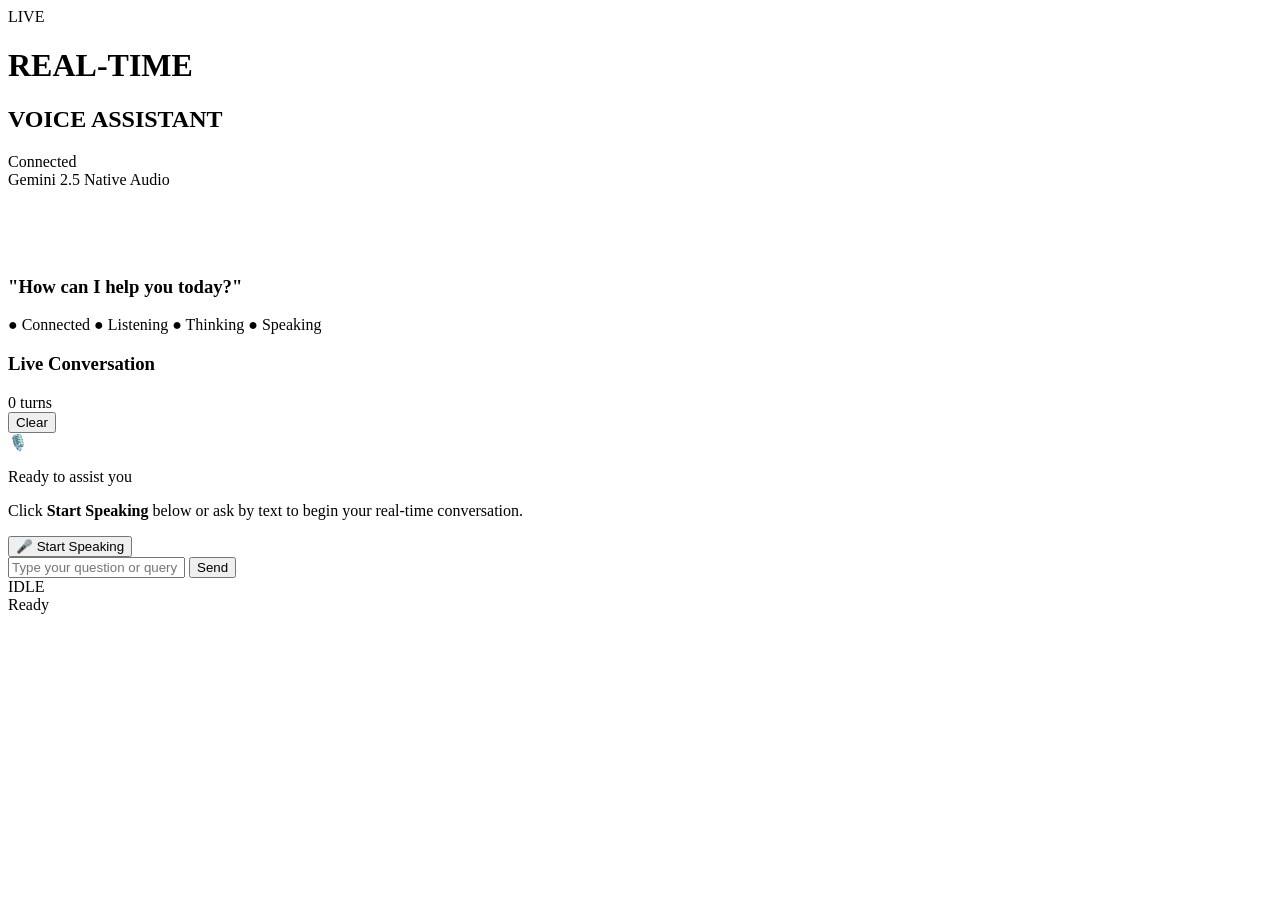
==== index.html @ 427982da "Fix: Provide root and public static frontend with framework: null in vercel.json" ====
<!doctype html>
<html lang="en">
<head>
  <meta charset="utf-8">
  <meta name="viewport" content="width=device-width, initial-scale=1.0, maximum-scale=1.0, user-scalable=no">
  <title>Real-Time AI Voice Assistant</title>
  <link rel="preconnect" href="https://fonts.googleapis.com">
  <link rel="preconnect" href="https://fonts.gstatic.com" crossorigin>
  <link href="https://fonts.googleapis.com/css2?family=Plus+Jakarta+Sans:wght@400;500;600;700;800&display=swap" rel="stylesheet">
  <link rel="stylesheet" href="/static/style.css">
</head>
<body>
  <div class="app-layout">
    <!-- Top Navigation & Status -->
    <header class="top-nav">
      <div class="brand">
        <span class="brand-badge">LIVE</span>
        <div class="brand-titles">
          <h1>REAL-TIME</h1>
          <h2>VOICE ASSISTANT</h2>
        </div>
      </div>

      <div class="top-meta">
        <div id="connectionStatus" class="connection-pill connected" aria-live="polite">
          <span class="status-dot"></span>
          <span id="connectionText">Connected</span>
        </div>
        <div class="model-pill">Gemini 2.5 Native Audio</div>
      </div>
    </header>

    <!-- Main Experience Area -->
    <main class="main-content">
      <!-- Voice Orb Hero Stage -->
      <section class="orb-stage" aria-label="Voice Assistant Interaction Area">
        <div class="orb-wrapper">
          <div id="voiceOrb" class="voice-orb state-idle" role="img" aria-label="Animated Voice Assistant Orb">
            <div class="orb-ring ring-3"></div>
            <div class="orb-ring ring-2"></div>
            <div class="orb-ring ring-1"></div>
            <div class="orb-core">
              <div class="orb-glow"></div>
              <div class="orb-specular"></div>
            </div>
          </div>
        </div>

        <!-- Real-Time Audio Waveform Canvas -->
        <div class="waveform-container">
          <canvas id="waveformCanvas" width="480" height="64" aria-hidden="true"></canvas>
        </div>

        <!-- Central Greeting / Dynamic Prompt -->
        <h3 id="heroPrompt" class="hero-prompt">"How can I help you today?"</h3>

        <!-- Status Lifecycle Tracker -->
        <div class="status-tracker" role="status">
          <span id="statusItemConnected" class="status-item active">● Connected</span>
          <span id="statusItemListening" class="status-item">● Listening</span>
          <span id="statusItemThinking" class="status-item">● Thinking</span>
          <span id="statusItemSpeaking" class="status-item">● Speaking</span>
        </div>

        <!-- Live Tool Activity Banner -->
        <div id="toolActivityBanner" class="tool-activity-banner" hidden aria-live="polite">
          <div class="tool-activity-content">
            <span class="tool-icon" id="toolIcon">🔧</span>
            <span id="toolActivityText" class="tool-text">Checking weather...</span>
          </div>
        </div>
      </section>

      <!-- Live Conversation Panel -->
      <section class="conversation-panel card" aria-label="Conversation History">
        <div class="panel-header">
          <div class="panel-title-group">
            <h3>Live Conversation</h3>
            <span id="turnCounter" class="turn-counter">0 turns</span>
          </div>
          <button id="clearConversationBtn" class="btn-text-action" aria-label="Clear conversation history">Clear</button>
        </div>

        <div id="conversationList" class="conversation-container" role="log" aria-live="polite">
          <div class="empty-hint" id="emptyHint">
            <div class="empty-icon">🎙️</div>
            <p class="empty-title">Ready to assist you</p>
            <p class="empty-desc">Click <strong>Start Speaking</strong> below or ask by text to begin your real-time conversation.</p>
          </div>
        </div>
      </section>
    </main>

    <!-- Bottom Sticky Control Bar -->
    <footer class="bottom-control-bar">
      <div class="controls-wrapper">
        <!-- Voice Input Primary Action -->
        <button id="recordButton" class="btn-voice" aria-label="Start voice streaming" type="button">
          <span class="btn-voice-ripple" aria-hidden="true"></span>
          <span class="btn-voice-icon" aria-hidden="true">🎤</span>
          <span id="recordButtonText" class="btn-voice-text">Start Speaking</span>
        </button>

        <!-- Inline Text Input Group -->
        <form id="textForm" class="text-input-group" onsubmit="return false;">
          <input 
            type="text" 
            id="textInput" 
            placeholder="Type your question or query (e.g., Pune weather, remind me)..." 
            aria-label="Ask assistant by typing" 
            autocomplete="off" 
          />
          <button id="textButton" class="btn-send" type="button" aria-label="Send message">
            <span>Send</span>
          </button>
        </form>
      </div>

      <!-- State & Hidden Compatibility Elements -->
      <div class="footer-meta">
        <div id="stateBadge" class="state-badge state-idle">IDLE</div>
        <span id="recordStatus" class="status-summary">Ready</span>
      </div>
    </footer>

    <!-- Toast Notifications Container -->
    <div id="toastContainer" class="toast-container" aria-live="assertive"></div>

    <!-- Hidden compatibility elements for existing hooks -->
    <p id="error" hidden></p>
    <div id="results" hidden>
      <p id="transcript"></p>
      <p id="answer"></p>
    </div>
    <button id="voiceButton" style="display:none"></button>
    <audio id="recordedAudio" style="display:none"></audio>
    <audio id="responseAudio" style="display:none"></audio>
    <a id="downloadLink" style="display:none"></a>
  </div>

  <!-- Client Audio & Pipeline Scripts -->
  <script src="/static/audio-streamer.js?v=3.0"></script>
  <script src="/static/audio-player.js?v=3.0"></script>
  <script src="/static/app.js?v=3.0"></script>
</body>
</html>
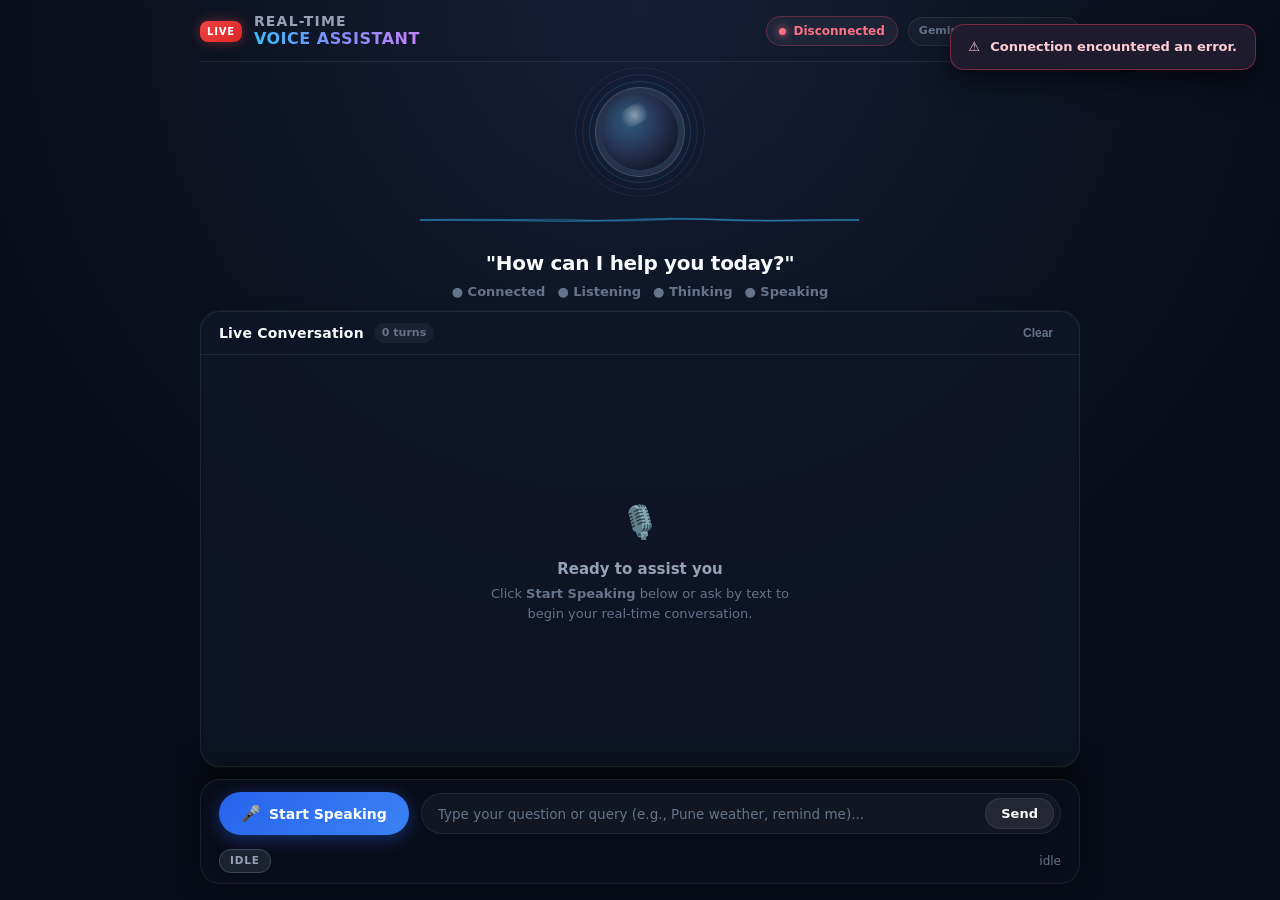
==== commit 68a35547: "Fix: Keep waveform visible and stably positioned during conversation scrolling" ====
--- a/index.html
+++ b/index.html
@@ -7,7 +7,7 @@
   <link rel="preconnect" href="https://fonts.googleapis.com">
   <link rel="preconnect" href="https://fonts.gstatic.com" crossorigin>
   <link href="https://fonts.googleapis.com/css2?family=Plus+Jakarta+Sans:wght@400;500;600;700;800&display=swap" rel="stylesheet">
-  <link rel="stylesheet" href="/static/style.css">
+  <link rel="stylesheet" href="/static/style.css?v=3.5">
 </head>
 <body>
   <div class="app-layout">
--- a/static/style.css
+++ b/static/style.css
@@ -0,0 +1,1131 @@
+/* ==========================================================================
+   Real-Time Voice Assistant Design System & Polished UI (Step 12)
+   ========================================================================== */
+
+:root {
+  --bg-base: #080c16;
+  --bg-gradient: radial-gradient(circle at 50% 0%, #151e36 0%, #080c16 65%);
+  --bg-card: rgba(16, 23, 41, 0.72);
+  --bg-card-border: rgba(255, 255, 255, 0.08);
+  --bg-card-hover: rgba(22, 32, 56, 0.85);
+  
+  --text-primary: #f8fafc;
+  --text-secondary: #94a3b8;
+  --text-muted: #64748b;
+  --text-dim: #475569;
+
+  /* Accent Colors */
+  --accent-cyan: #38bdf8;
+  --accent-cyan-glow: rgba(56, 189, 248, 0.35);
+  --accent-blue: #2563eb;
+  --accent-green: #10b981;
+  --accent-green-glow: rgba(16, 185, 129, 0.35);
+  --accent-purple: #a855f7;
+  --accent-purple-glow: rgba(168, 85, 247, 0.35);
+  --accent-coral: #f43f5e;
+  --accent-coral-glow: rgba(244, 63, 94, 0.35);
+  --accent-amber: #f59e0b;
+  
+  --radius-sm: 8px;
+  --radius-md: 14px;
+  --radius-lg: 20px;
+  --radius-full: 9999px;
+  
+  --shadow-card: 0 10px 30px -10px rgba(0, 0, 0, 0.5), 0 0 1px 1px rgba(255, 255, 255, 0.05);
+  --shadow-glow: 0 0 35px -5px var(--accent-cyan-glow);
+
+  --font-family: 'Plus Jakarta Sans', system-ui, -apple-system, BlinkMacSystemFont, 'Segoe UI', Roboto, sans-serif;
+}
+
+*, *::before, *::after {
+  box-sizing: border-box;
+  margin: 0;
+  padding: 0;
+}
+
+html,
+body {
+  height: 100%;
+  margin: 0;
+  padding: 0;
+  overflow: hidden;
+}
+
+body {
+  font-family: var(--font-family);
+  background: var(--bg-base);
+  background-image: var(--bg-gradient);
+  background-attachment: fixed;
+  color: var(--text-primary);
+  line-height: 1.5;
+  -webkit-font-smoothing: antialiased;
+  -moz-osx-font-smoothing: grayscale;
+}
+
+/* ==========================================================================
+   Layout Architecture
+   ========================================================================== */
+
+.app-layout {
+  max-width: 920px;
+  margin: 0 auto;
+  height: 100%;
+  height: 100vh;
+  height: 100dvh;
+  display: flex;
+  flex-direction: column;
+  padding: 14px 20px 16px;
+  box-sizing: border-box;
+  overflow: hidden;
+}
+
+/* Top Navigation Bar */
+.top-nav {
+  display: flex;
+  align-items: center;
+  justify-content: space-between;
+  padding-bottom: 12px;
+  border-bottom: 1px solid var(--bg-card-border);
+  flex-shrink: 0;
+}
+
+/* Main Content Area */
+.main-content {
+  display: flex;
+  flex-direction: column;
+  flex: 1;
+  min-height: 0;
+  overflow: hidden;
+}
+
+.brand {
+  display: flex;
+  align-items: center;
+  gap: 12px;
+}
+
+.brand-badge {
+  background: linear-gradient(135deg, #ef4444, #dc2626);
+  color: #fff;
+  font-size: 10px;
+  font-weight: 800;
+  padding: 3px 7px;
+  border-radius: var(--radius-sm);
+  letter-spacing: 0.8px;
+  box-shadow: 0 0 12px rgba(239, 68, 68, 0.4);
+}
+
+.brand-titles h1 {
+  font-size: 14px;
+  font-weight: 800;
+  letter-spacing: 1.2px;
+  color: var(--text-secondary);
+  line-height: 1.1;
+}
+
+.brand-titles h2 {
+  font-size: 16px;
+  font-weight: 800;
+  letter-spacing: 0.5px;
+  background: linear-gradient(90deg, #38bdf8, #818cf8, #c084fc);
+  -webkit-background-clip: text;
+  -webkit-text-fill-color: transparent;
+  line-height: 1.2;
+}
+
+.top-meta {
+  display: flex;
+  align-items: center;
+  gap: 10px;
+}
+
+.connection-pill {
+  display: inline-flex;
+  align-items: center;
+  gap: 7px;
+  padding: 5px 12px;
+  border-radius: var(--radius-full);
+  font-size: 12px;
+  font-weight: 600;
+  background: rgba(255, 255, 255, 0.05);
+  border: 1px solid var(--bg-card-border);
+  color: var(--text-secondary);
+  transition: all 0.25s ease;
+}
+
+.connection-pill.connected {
+  border-color: rgba(16, 185, 129, 0.3);
+  color: #34d399;
+}
+
+.connection-pill.connecting {
+  border-color: rgba(245, 158, 11, 0.3);
+  color: #fbbf24;
+}
+
+.connection-pill.disconnected {
+  border-color: rgba(244, 63, 94, 0.3);
+  color: #fb7185;
+}
+
+.status-dot {
+  width: 7px;
+  height: 7px;
+  border-radius: 50%;
+  background: currentColor;
+  box-shadow: 0 0 8px currentColor;
+}
+
+.model-pill {
+  font-size: 11px;
+  font-weight: 600;
+  color: var(--text-muted);
+  background: rgba(255, 255, 255, 0.03);
+  padding: 5px 10px;
+  border-radius: var(--radius-full);
+  border: 1px solid var(--bg-card-border);
+}
+
+@media (max-width: 600px) {
+  .model-pill {
+    display: none;
+  }
+}
+
+/* ==========================================================================
+   Voice Orb & Stage Section
+   ========================================================================== */
+
+.orb-stage {
+  display: flex;
+  flex-direction: column;
+  align-items: center;
+  padding: 10px 0 4px;
+  text-align: center;
+  flex-shrink: 0;
+  position: relative;
+  z-index: 10;
+}
+
+.orb-wrapper {
+  position: relative;
+  width: 120px;
+  height: 120px;
+  display: flex;
+  align-items: center;
+  justify-content: center;
+  margin-bottom: 6px;
+  flex-shrink: 0;
+}
+
+.voice-orb {
+  position: relative;
+  width: 90px;
+  height: 90px;
+  display: flex;
+  align-items: center;
+  justify-content: center;
+  border-radius: 50%;
+  cursor: pointer;
+  user-select: none;
+  transition: all 0.3s cubic-bezier(0.4, 0, 0.2, 1);
+}
+
+/* Concentric Rings */
+.orb-ring {
+  position: absolute;
+  border-radius: 50%;
+  border: 1px solid transparent;
+  pointer-events: none;
+  transition: all 0.3s ease;
+}
+
+.ring-1 {
+  width: 102px;
+  height: 102px;
+  border-color: rgba(56, 189, 248, 0.2);
+  animation: orb-spin-reverse 20s linear infinite;
+}
+
+.ring-2 {
+  width: 116px;
+  height: 116px;
+  border-color: rgba(129, 140, 248, 0.15);
+  animation: orb-spin 26s linear infinite;
+}
+
+.ring-3 {
+  width: 130px;
+  height: 130px;
+  border-color: rgba(192, 132, 252, 0.1);
+  animation: orb-spin-reverse 34s linear infinite;
+}
+
+/* Core Orb Sphere */
+.orb-core {
+  width: 76px;
+  height: 76px;
+  border-radius: 50%;
+  background: linear-gradient(135deg, #1e293b, #0f172a);
+  position: relative;
+  overflow: hidden;
+  box-shadow: 0 0 30px rgba(0, 0, 0, 0.7);
+  transition: all 0.3s ease;
+}
+
+.orb-glow {
+  position: absolute;
+  inset: -15%;
+  border-radius: 50%;
+  background: radial-gradient(circle at 40% 40%, rgba(56, 189, 248, 0.4), rgba(129, 140, 248, 0.2), transparent 70%);
+  filter: blur(10px);
+  transition: all 0.3s ease;
+}
+
+.orb-specular {
+  position: absolute;
+  top: 15%;
+  left: 20%;
+  width: 35px;
+  height: 20px;
+  border-radius: 50%;
+  background: radial-gradient(circle, rgba(255, 255, 255, 0.45), transparent 70%);
+  transform: rotate(-30deg);
+}
+
+/* --------------------------------------------------------------------------
+   Orb States (Idle, Listening, Thinking, Speaking, Interrupted)
+   -------------------------------------------------------------------------- */
+
+/* IDLE */
+.voice-orb.state-idle .orb-core {
+  background: radial-gradient(circle at 35% 35%, #1e293b, #090e1a);
+  box-shadow: 0 0 25px rgba(56, 189, 248, 0.15);
+  animation: orb-breathe 4s ease-in-out infinite;
+}
+
+/* LISTENING */
+.voice-orb.state-listening {
+  transform: scale(1.05);
+}
+.voice-orb.state-listening .orb-core {
+  background: radial-gradient(circle at 35% 35%, #38bdf8, #1d4ed8, #0f172a);
+  box-shadow: 0 0 45px rgba(56, 189, 248, 0.65), 0 0 80px rgba(37, 99, 235, 0.3);
+  animation: orb-pulse-listening 1.3s ease-in-out infinite alternate;
+}
+.voice-orb.state-listening .ring-1 {
+  border-color: rgba(56, 189, 248, 0.5);
+  transform: scale(1.08);
+}
+.voice-orb.state-listening .ring-2 {
+  border-color: rgba(56, 189, 248, 0.35);
+  transform: scale(1.15);
+}
+
+/* THINKING */
+.voice-orb.state-thinking .orb-core {
+  background: radial-gradient(circle at 35% 35%, #c084fc, #7e22ce, #1e1b4b);
+  box-shadow: 0 0 45px rgba(192, 132, 252, 0.6), 0 0 80px rgba(126, 34, 206, 0.3);
+  animation: orb-spin 3s cubic-bezier(0.4, 0, 0.2, 1) infinite;
+}
+.voice-orb.state-thinking .ring-1 {
+  border-color: rgba(192, 132, 252, 0.5);
+}
+
+/* SPEAKING */
+.voice-orb.state-speaking {
+  transform: scale(1.06);
+}
+.voice-orb.state-speaking .orb-core {
+  background: radial-gradient(circle at 35% 35%, #34d399, #059669, #064e3b);
+  box-shadow: 0 0 50px rgba(52, 211, 153, 0.65), 0 0 90px rgba(5, 150, 105, 0.35);
+  animation: orb-pulse-speaking 0.9s ease-in-out infinite alternate;
+}
+.voice-orb.state-speaking .ring-1 {
+  border-color: rgba(52, 211, 153, 0.5);
+  transform: scale(1.1);
+}
+
+/* INTERRUPTED */
+.voice-orb.state-interrupted .orb-core {
+  background: radial-gradient(circle at 35% 35%, #f43f5e, #be123c, #4c0519);
+  box-shadow: 0 0 45px rgba(244, 63, 94, 0.7);
+  animation: orb-shake 0.35s ease-in-out;
+}
+
+@keyframes orb-breathe {
+  0%, 100% { transform: scale(1); }
+  50% { transform: scale(1.03); }
+}
+
+@keyframes orb-pulse-listening {
+  0% { transform: scale(1.02); filter: brightness(1); }
+  100% { transform: scale(1.08); filter: brightness(1.2); }
+}
+
+@keyframes orb-pulse-speaking {
+  0% { transform: scale(1.03); filter: brightness(1); }
+  100% { transform: scale(1.12); filter: brightness(1.25); }
+}
+
+@keyframes orb-spin {
+  from { transform: rotate(0deg); }
+  to { transform: rotate(360deg); }
+}
+
+@keyframes orb-spin-reverse {
+  from { transform: rotate(360deg); }
+  to { transform: rotate(0deg); }
+}
+
+@keyframes orb-shake {
+  0%, 100% { transform: translate(0, 0); }
+  20% { transform: translate(-5px, 0); }
+  40% { transform: translate(5px, 0); }
+  60% { transform: translate(-3px, 0); }
+  80% { transform: translate(3px, 0); }
+}
+
+/* Waveform Canvas */
+.waveform-container {
+  width: 100%;
+  max-width: 440px;
+  height: 44px;
+  margin: 0 auto 6px;
+  display: flex;
+  align-items: center;
+  justify-content: center;
+  flex-shrink: 0;
+  position: relative;
+  z-index: 5;
+}
+
+#waveformCanvas {
+  width: 100%;
+  height: 100%;
+  border-radius: var(--radius-sm);
+  display: block;
+}
+
+/* Hero Prompt */
+.hero-prompt {
+  font-size: clamp(1.05rem, 2.2vw, 1.25rem);
+  font-weight: 700;
+  letter-spacing: -0.3px;
+  color: var(--text-primary);
+  margin-bottom: 4px;
+  min-height: 1.4rem;
+  transition: opacity 0.2s ease;
+  flex-shrink: 0;
+}
+
+/* Status Tracker */
+.status-tracker {
+  display: flex;
+  align-items: center;
+  gap: 12px;
+  flex-wrap: wrap;
+  justify-content: center;
+  margin-bottom: 6px;
+  flex-shrink: 0;
+}
+
+.status-item {
+  font-size: 13px;
+  font-weight: 600;
+  color: var(--text-muted);
+  transition: all 0.25s ease;
+}
+
+.status-item.active {
+  color: var(--accent-cyan);
+  text-shadow: 0 0 10px rgba(56, 189, 248, 0.4);
+}
+
+#statusItemListening.active {
+  color: #60a5fa;
+  text-shadow: 0 0 10px rgba(96, 165, 250, 0.4);
+}
+
+#statusItemThinking.active {
+  color: #c084fc;
+  text-shadow: 0 0 10px rgba(192, 132, 252, 0.4);
+}
+
+#statusItemSpeaking.active {
+  color: #34d399;
+  text-shadow: 0 0 10px rgba(52, 211, 153, 0.4);
+}
+
+/* Tool Activity Banner */
+.tool-activity-banner {
+  background: rgba(168, 85, 247, 0.12);
+  border: 1px solid rgba(168, 85, 247, 0.35);
+  color: #d8b4fe;
+  padding: 8px 18px;
+  border-radius: var(--radius-full);
+  font-size: 13px;
+  font-weight: 600;
+  display: inline-flex;
+  align-items: center;
+  gap: 8px;
+  margin-top: 4px;
+  animation: banner-slide 0.3s ease-out;
+  box-shadow: 0 0 18px rgba(168, 85, 247, 0.2);
+}
+
+.tool-activity-banner[hidden] {
+  display: none !important;
+}
+
+.tool-activity-content {
+  display: inline-flex;
+  align-items: center;
+  gap: 8px;
+}
+
+.tool-icon {
+  display: inline-block;
+  animation: tool-spin 2s ease infinite;
+}
+
+@keyframes banner-slide {
+  from { opacity: 0; transform: translateY(-8px); }
+  to { opacity: 1; transform: translateY(0); }
+}
+
+@keyframes tool-spin {
+  0% { transform: rotate(0deg); }
+  25% { transform: rotate(20deg); }
+  50% { transform: rotate(-15deg); }
+  75% { transform: rotate(10deg); }
+  100% { transform: rotate(0deg); }
+}
+
+/* ==========================================================================
+   Conversation Panel
+   ========================================================================== */
+
+.card {
+  background: var(--bg-card);
+  border: 1px solid var(--bg-card-border);
+  border-radius: var(--radius-lg);
+  backdrop-filter: blur(20px);
+  -webkit-backdrop-filter: blur(20px);
+  box-shadow: var(--shadow-card);
+}
+
+.conversation-panel {
+  display: flex;
+  flex-direction: column;
+  flex: 1;
+  min-height: 0;
+  margin-bottom: 12px;
+  overflow: hidden;
+}
+
+.panel-header {
+  display: flex;
+  align-items: center;
+  justify-content: space-between;
+  padding: 10px 18px;
+  border-bottom: 1px solid var(--bg-card-border);
+  flex-shrink: 0;
+}
+
+.panel-title-group {
+  display: flex;
+  align-items: center;
+  gap: 10px;
+}
+
+.panel-header h3 {
+  font-size: 14px;
+  font-weight: 700;
+  letter-spacing: 0.2px;
+  color: var(--text-primary);
+}
+
+.turn-counter {
+  font-size: 11px;
+  font-weight: 600;
+  color: var(--text-muted);
+  background: rgba(255, 255, 255, 0.05);
+  padding: 2px 8px;
+  border-radius: var(--radius-full);
+}
+
+.btn-text-action {
+  background: none;
+  border: none;
+  color: var(--text-muted);
+  font-size: 12px;
+  font-weight: 600;
+  cursor: pointer;
+  padding: 4px 8px;
+  border-radius: var(--radius-sm);
+  transition: all 0.2s ease;
+}
+
+.btn-text-action:hover {
+  color: var(--accent-coral);
+  background: rgba(244, 63, 94, 0.1);
+}
+
+.conversation-container {
+  display: flex;
+  flex-direction: column;
+  gap: 12px;
+  flex: 1;
+  min-height: 0;
+  max-height: none;
+  overflow-y: auto;
+  padding: 14px 18px;
+  scroll-behavior: smooth;
+}
+
+/* Custom Scrollbar */
+.conversation-container::-webkit-scrollbar {
+  width: 6px;
+}
+.conversation-container::-webkit-scrollbar-track {
+  background: transparent;
+}
+.conversation-container::-webkit-scrollbar-thumb {
+  background: rgba(255, 255, 255, 0.12);
+  border-radius: var(--radius-full);
+}
+
+/* Empty Hint */
+.empty-hint {
+  display: flex;
+  flex-direction: column;
+  align-items: center;
+  justify-content: center;
+  margin: auto;
+  padding: 30px 16px;
+  text-align: center;
+}
+
+.empty-icon {
+  font-size: 32px;
+  margin-bottom: 12px;
+  opacity: 0.7;
+}
+
+.empty-title {
+  font-size: 15px;
+  font-weight: 700;
+  color: var(--text-secondary);
+  margin-bottom: 4px;
+}
+
+.empty-desc {
+  font-size: 13px;
+  color: var(--text-muted);
+  max-width: 320px;
+}
+
+/* --------------------------------------------------------------------------
+   Turn Bubbles
+   -------------------------------------------------------------------------- */
+
+.turn {
+  display: flex;
+  flex-direction: column;
+  gap: 6px;
+  animation: turn-appear 0.25s cubic-bezier(0.16, 1, 0.3, 1);
+}
+
+@keyframes turn-appear {
+  from { opacity: 0; transform: translateY(8px); }
+  to { opacity: 1; transform: translateY(0); }
+}
+
+.turn-header-row {
+  display: flex;
+  align-items: center;
+  gap: 8px;
+}
+
+.turn-role-tag {
+  font-size: 11px;
+  font-weight: 800;
+  letter-spacing: 0.6px;
+  text-transform: uppercase;
+}
+
+.user-turn .turn-role-tag {
+  color: #60a5fa;
+}
+
+.assistant-turn .turn-role-tag {
+  color: #34d399;
+}
+
+.turn-bubble {
+  padding: 14px 18px;
+  border-radius: var(--radius-md);
+  font-size: 14.5px;
+  line-height: 1.6;
+  white-space: pre-wrap;
+  word-break: break-word;
+  position: relative;
+  transition: all 0.2s ease;
+}
+
+.user-turn .turn-bubble {
+  background: rgba(37, 99, 235, 0.12);
+  border: 1px solid rgba(59, 130, 246, 0.25);
+  border-left: 3px solid #3b82f6;
+  color: #f1f5f9;
+}
+
+.assistant-turn .turn-bubble {
+  background: rgba(16, 185, 129, 0.1);
+  border: 1px solid rgba(16, 185, 129, 0.22);
+  border-left: 3px solid #10b981;
+  color: #f1f5f9;
+}
+
+.turn-interim {
+  opacity: 0.75;
+  font-style: italic;
+}
+
+.turn-interrupted .turn-bubble {
+  border-color: rgba(244, 63, 94, 0.35) !important;
+  border-left-color: #f43f5e !important;
+  background: rgba(244, 63, 94, 0.08) !important;
+}
+
+.interrupted-tag {
+  display: inline-flex;
+  align-items: center;
+  gap: 4px;
+  margin-left: 8px;
+  font-size: 11px;
+  padding: 2px 7px;
+  border-radius: var(--radius-sm);
+  background: rgba(244, 63, 94, 0.2);
+  border: 1px solid rgba(244, 63, 94, 0.4);
+  color: #fda4af;
+  font-weight: 700;
+}
+
+.tool-chip {
+  display: inline-flex;
+  align-items: center;
+  gap: 5px;
+  margin: 4px 4px 4px 0;
+  padding: 3px 8px;
+  border-radius: var(--radius-sm);
+  background: rgba(168, 85, 247, 0.18);
+  border: 1px solid rgba(168, 85, 247, 0.35);
+  color: #e9d5ff;
+  font-size: 12px;
+  font-weight: 600;
+}
+
+/* ==========================================================================
+   Bottom Sticky Control Bar
+   ========================================================================== */
+
+.bottom-control-bar {
+  flex-shrink: 0;
+  background: rgba(10, 14, 26, 0.85);
+  backdrop-filter: blur(20px);
+  -webkit-backdrop-filter: blur(20px);
+  border: 1px solid var(--bg-card-border);
+  border-radius: var(--radius-lg);
+  padding: 12px 18px 10px;
+  box-shadow: 0 -10px 30px rgba(0, 0, 0, 0.5);
+  z-index: 100;
+}
+
+.controls-wrapper {
+  display: flex;
+  align-items: center;
+  gap: 12px;
+  margin-bottom: 10px;
+}
+
+/* Primary Voice Button */
+.btn-voice {
+  position: relative;
+  display: inline-flex;
+  align-items: center;
+  justify-content: center;
+  gap: 8px;
+  padding: 12px 22px;
+  border-radius: var(--radius-full);
+  border: none;
+  background: linear-gradient(135deg, #2563eb, #3b82f6);
+  color: #fff;
+  font-size: 14px;
+  font-weight: 700;
+  font-family: inherit;
+  cursor: pointer;
+  flex-shrink: 0;
+  box-shadow: 0 4px 18px rgba(37, 99, 235, 0.4);
+  transition: all 0.25s cubic-bezier(0.4, 0, 0.2, 1);
+  overflow: hidden;
+}
+
+.btn-voice:hover {
+  background: linear-gradient(135deg, #1d4ed8, #2563eb);
+  transform: translateY(-1px);
+  box-shadow: 0 6px 22px rgba(37, 99, 235, 0.5);
+}
+
+.btn-voice:active {
+  transform: translateY(0);
+}
+
+.btn-voice.streaming {
+  background: linear-gradient(135deg, #e11d48, #f43f5e);
+  box-shadow: 0 4px 20px rgba(244, 63, 94, 0.5);
+}
+
+.btn-voice.streaming:hover {
+  background: linear-gradient(135deg, #be123c, #e11d48);
+}
+
+.btn-voice-ripple {
+  position: absolute;
+  inset: 0;
+  border-radius: var(--radius-full);
+  pointer-events: none;
+}
+
+.btn-voice.streaming .btn-voice-ripple {
+  animation: ripple-pulse 1.4s infinite;
+}
+
+@keyframes ripple-pulse {
+  0% { box-shadow: 0 0 0 0 rgba(244, 63, 94, 0.6); }
+  70% { box-shadow: 0 0 0 14px rgba(244, 63, 94, 0); }
+  100% { box-shadow: 0 0 0 0 rgba(244, 63, 94, 0); }
+}
+
+.btn-voice-icon {
+  font-size: 16px;
+}
+
+/* Inline Text Input Form */
+.text-input-group {
+  display: flex;
+  align-items: center;
+  flex: 1;
+  background: rgba(255, 255, 255, 0.04);
+  border: 1px solid var(--bg-card-border);
+  border-radius: var(--radius-full);
+  padding: 4px 6px 4px 16px;
+  transition: all 0.2s ease;
+}
+
+.text-input-group:focus-within {
+  border-color: rgba(56, 189, 248, 0.5);
+  background: rgba(255, 255, 255, 0.07);
+  box-shadow: 0 0 16px rgba(56, 189, 248, 0.15);
+}
+
+.text-input-group input {
+  flex: 1;
+  background: transparent;
+  border: none;
+  outline: none;
+  color: var(--text-primary);
+  font-size: 13.5px;
+  font-family: inherit;
+  padding: 6px 0;
+}
+
+.text-input-group input::placeholder {
+  color: var(--text-muted);
+}
+
+.btn-send {
+  background: rgba(255, 255, 255, 0.08);
+  border: 1px solid var(--bg-card-border);
+  color: var(--text-primary);
+  font-size: 13px;
+  font-weight: 700;
+  font-family: inherit;
+  padding: 7px 15px;
+  border-radius: var(--radius-full);
+  cursor: pointer;
+  transition: all 0.2s ease;
+}
+
+.btn-send:hover {
+  background: var(--accent-cyan);
+  color: #04101e;
+  border-color: var(--accent-cyan);
+}
+
+/* Footer Metadata Row */
+.footer-meta {
+  display: flex;
+  align-items: center;
+  justify-content: space-between;
+  padding-top: 4px;
+}
+
+.state-badge {
+  display: inline-flex;
+  align-items: center;
+  justify-content: center;
+  padding: 3px 10px;
+  border-radius: var(--radius-full);
+  font-size: 10.5px;
+  font-weight: 800;
+  letter-spacing: 0.8px;
+  text-transform: uppercase;
+  transition: all 0.25s ease;
+}
+
+.state-idle {
+  background: rgba(148, 163, 184, 0.15);
+  color: #94a3b8;
+  border: 1px solid rgba(148, 163, 184, 0.25);
+}
+
+.state-connecting {
+  background: rgba(245, 158, 11, 0.18);
+  color: #fbbf24;
+  border: 1px solid rgba(245, 158, 11, 0.35);
+  animation: badge-pulse 1.3s infinite;
+}
+
+.state-listening {
+  background: rgba(59, 130, 246, 0.2);
+  color: #60a5fa;
+  border: 1px solid rgba(59, 130, 246, 0.4);
+  animation: badge-pulse 1.1s infinite;
+}
+
+.state-thinking {
+  background: rgba(168, 85, 247, 0.2);
+  color: #c084fc;
+  border: 1px solid rgba(168, 85, 247, 0.4);
+  animation: badge-pulse 1s infinite;
+}
+
+.state-speaking {
+  background: rgba(16, 185, 129, 0.2);
+  color: #34d399;
+  border: 1px solid rgba(16, 185, 129, 0.4);
+  animation: badge-pulse 0.9s infinite;
+}
+
+.state-interrupted {
+  background: rgba(244, 63, 94, 0.22);
+  color: #fda4af;
+  border: 1px solid rgba(244, 63, 94, 0.5);
+  animation: badge-shake 0.3s ease-in-out;
+}
+
+.state-error {
+  background: rgba(239, 68, 68, 0.2);
+  color: #f87171;
+  border: 1px solid rgba(239, 68, 68, 0.4);
+}
+
+@keyframes badge-pulse {
+  0%, 100% { opacity: 0.85; transform: scale(1); }
+  50% { opacity: 1; transform: scale(1.05); }
+}
+
+@keyframes badge-shake {
+  0%, 100% { transform: translateX(0); }
+  25% { transform: translateX(-3px); }
+  75% { transform: translateX(3px); }
+}
+
+.status-summary {
+  font-size: 12px;
+  color: var(--text-muted);
+  font-weight: 500;
+}
+
+/* ==========================================================================
+   Toast Notifications
+   ========================================================================== */
+
+.toast-container {
+  position: fixed;
+  top: 24px;
+  right: 24px;
+  z-index: 1000;
+  display: flex;
+  flex-direction: column;
+  gap: 10px;
+  pointer-events: none;
+}
+
+.toast {
+  pointer-events: auto;
+  background: #1e1b2e;
+  border: 1px solid rgba(244, 63, 94, 0.4);
+  color: #fecdd3;
+  padding: 12px 18px;
+  border-radius: var(--radius-md);
+  font-size: 13px;
+  font-weight: 600;
+  box-shadow: 0 10px 30px rgba(0, 0, 0, 0.6);
+  display: flex;
+  align-items: center;
+  gap: 10px;
+  animation: toast-in 0.3s ease-out;
+}
+
+@keyframes toast-in {
+  from { opacity: 0; transform: translateX(20px); }
+  to { opacity: 1; transform: translateX(0); }
+}
+
+/* ==========================================================================
+   Responsive Viewport Support (Mobile & Tablet)
+   ========================================================================== */
+
+@media (max-width: 640px) {
+  .app-layout {
+    padding: 10px 12px 12px;
+  }
+
+  .orb-stage {
+    padding: 10px 0 6px;
+  }
+
+  .orb-wrapper {
+    width: 110px;
+    height: 110px;
+    margin-bottom: 6px;
+  }
+
+  .voice-orb {
+    width: 80px;
+    height: 80px;
+  }
+
+  .orb-core {
+    width: 64px;
+    height: 64px;
+  }
+
+  .ring-1 { width: 90px; height: 90px; }
+  .ring-2 { width: 102px; height: 102px; }
+  .ring-3 { width: 114px; height: 114px; }
+
+  .waveform-container {
+    height: 38px;
+    margin-bottom: 4px;
+  }
+
+  .hero-prompt {
+    font-size: 1.05rem;
+    margin-bottom: 4px;
+    min-height: 1.2rem;
+  }
+
+  .status-tracker {
+    gap: 8px;
+    font-size: 11px;
+    margin-bottom: 4px;
+  }
+
+  .controls-wrapper {
+    flex-direction: column;
+    align-items: stretch;
+  }
+
+  .btn-voice {
+    width: 100%;
+    justify-content: center;
+    padding: 12px 20px;
+  }
+
+  .text-input-group {
+    width: 100%;
+  }
+
+  .conversation-container {
+    padding: 10px 12px;
+  }
+}
+
+/* Compact viewport height adaptations (laptops & smaller browser windows) */
+@media (max-height: 740px) {
+  .app-layout {
+    padding: 8px 16px 10px;
+  }
+  .top-nav {
+    padding-bottom: 8px;
+  }
+  .orb-stage {
+    padding: 8px 0 4px;
+  }
+  .orb-wrapper {
+    width: 110px;
+    height: 110px;
+    margin-bottom: 4px;
+  }
+  .voice-orb {
+    width: 80px;
+    height: 80px;
+  }
+  .ring-1 { width: 90px; height: 90px; }
+  .ring-2 { width: 102px; height: 102px; }
+  .ring-3 { width: 114px; height: 114px; }
+  .orb-core { width: 64px; height: 64px; }
+  .waveform-container {
+    height: 38px;
+    margin: 0 auto 4px;
+  }
+  .hero-prompt {
+    font-size: 1.05rem;
+    margin-bottom: 4px;
+    min-height: 1.3rem;
+  }
+  .status-tracker {
+    margin-bottom: 4px;
+    gap: 10px;
+  }
+  .conversation-panel {
+    margin-bottom: 8px;
+  }
+  .panel-header {
+    padding: 6px 14px;
+  }
+  .conversation-container {
+    padding: 10px 14px;
+    gap: 10px;
+  }
+  .bottom-control-bar {
+    padding: 10px 16px 8px;
+  }
+}
+
+/* Very short screen graceful scroll fallback */
+@media (max-height: 480px) {
+  html, body {
+    overflow-y: auto;
+    height: auto;
+  }
+  .app-layout {
+    height: auto;
+    min-height: 100vh;
+    overflow: visible;
+  }
+  .main-content {
+    overflow: visible;
+  }
+  .conversation-panel {
+    flex: none;
+    height: 220px;
+  }
+  .conversation-container {
+    height: 160px;
+  }
+}
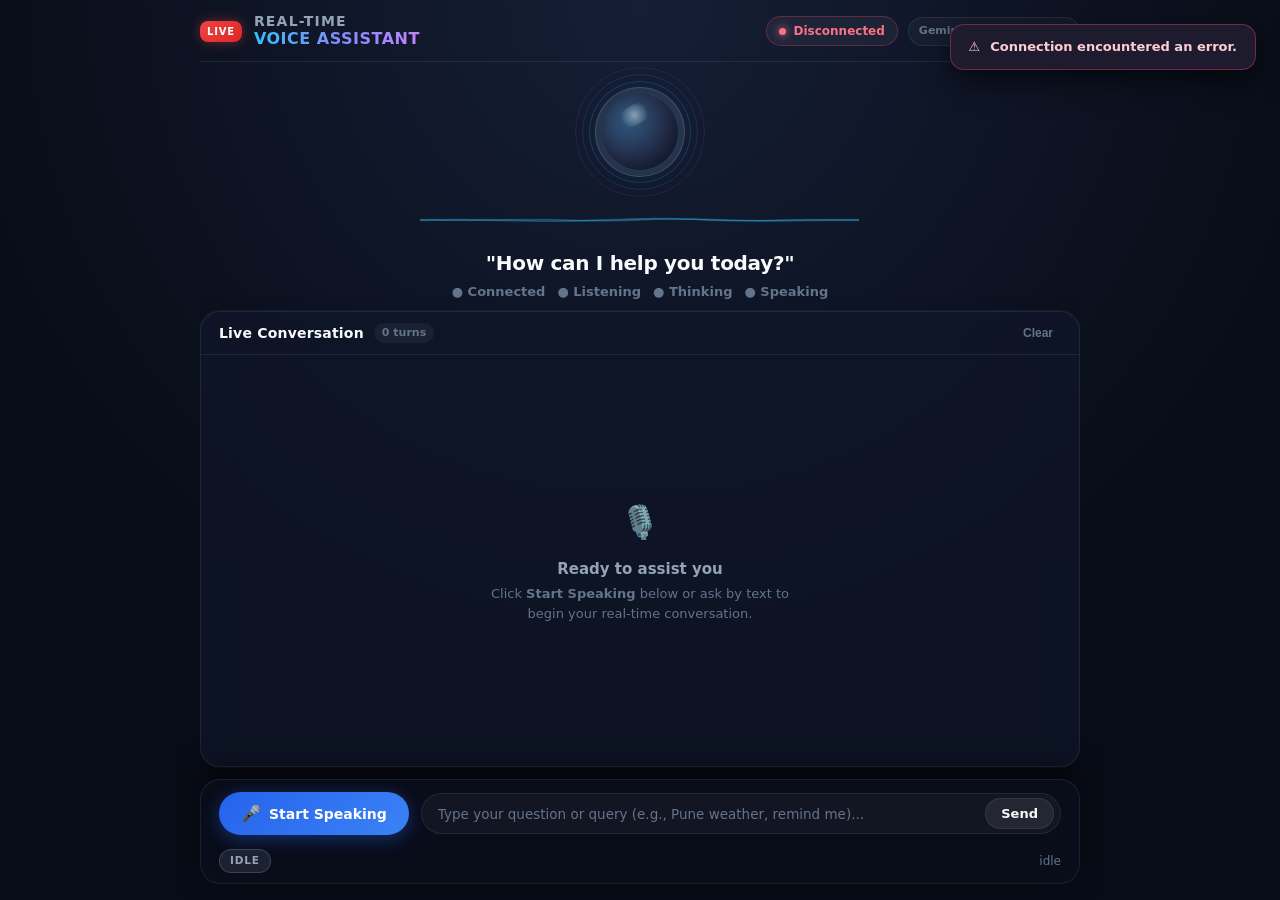
==== commit 8802fce5: "Fix: Clear text input on send and prevent duplicate user message bubbles" ====
--- a/index.html
+++ b/index.html
@@ -141,6 +141,6 @@
   <!-- Client Audio & Pipeline Scripts -->
   <script src="/static/audio-streamer.js?v=3.0"></script>
   <script src="/static/audio-player.js?v=3.0"></script>
-  <script src="/static/app.js?v=3.0"></script>
+  <script src="/static/app.js?v=3.6"></script>
 </body>
 </html>
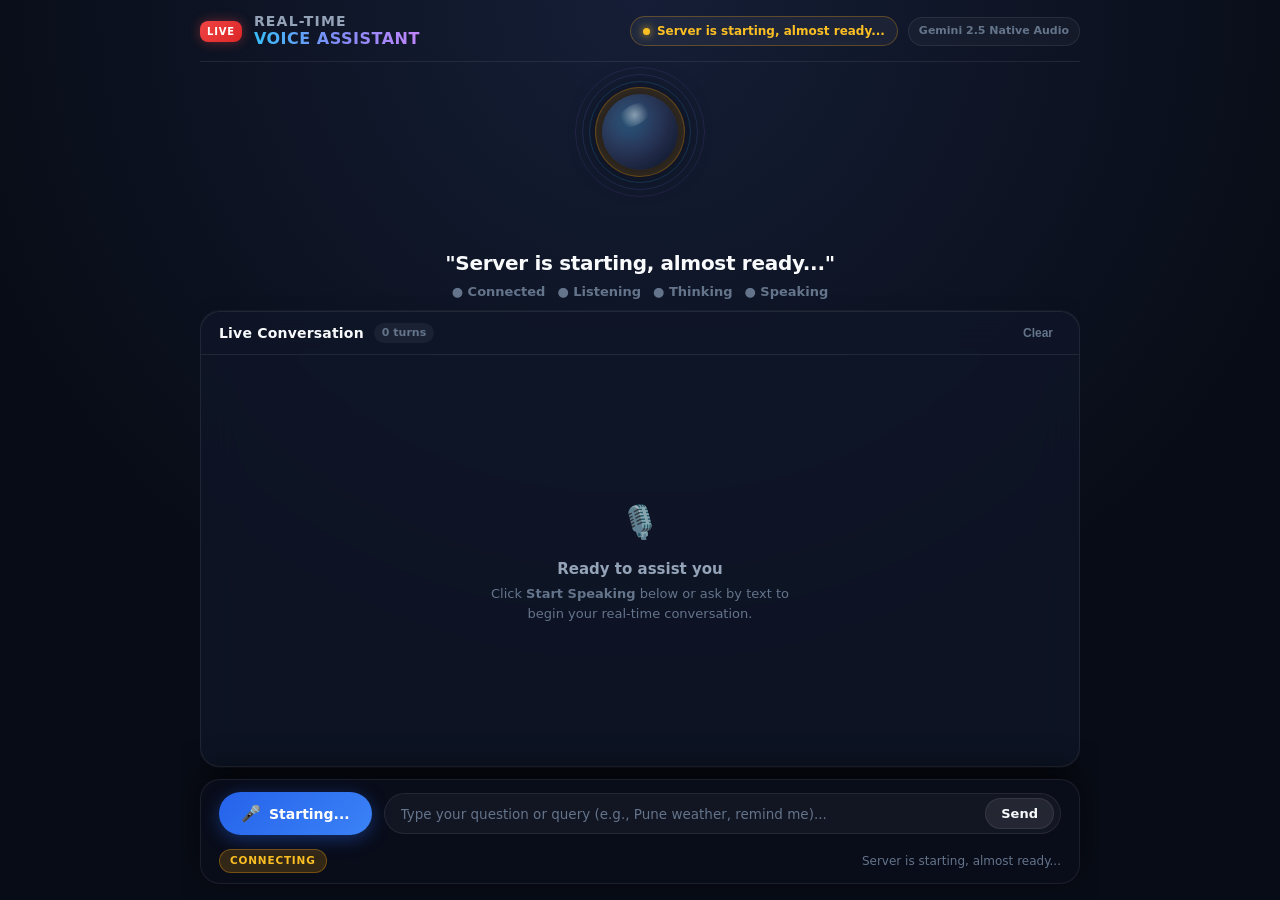
==== commit d2ef1027: "fix: prewarm Render backend before voice websocket connection" ====
--- a/index.html
+++ b/index.html
@@ -22,9 +22,9 @@
       </div>
 
       <div class="top-meta">
-        <div id="connectionStatus" class="connection-pill connected" aria-live="polite">
+        <div id="connectionStatus" class="connection-pill connecting" aria-live="polite">
           <span class="status-dot"></span>
-          <span id="connectionText">Connected</span>
+          <span id="connectionText">Starting server...</span>
         </div>
         <div class="model-pill">Gemini 2.5 Native Audio</div>
       </div>
@@ -35,7 +35,7 @@
       <!-- Voice Orb Hero Stage -->
       <section class="orb-stage" aria-label="Voice Assistant Interaction Area">
         <div class="orb-wrapper">
-          <div id="voiceOrb" class="voice-orb state-idle" role="img" aria-label="Animated Voice Assistant Orb">
+          <div id="voiceOrb" class="voice-orb state-connecting" role="img" aria-label="Animated Voice Assistant Orb">
             <div class="orb-ring ring-3"></div>
             <div class="orb-ring ring-2"></div>
             <div class="orb-ring ring-1"></div>
@@ -52,11 +52,11 @@
         </div>
 
         <!-- Central Greeting / Dynamic Prompt -->
-        <h3 id="heroPrompt" class="hero-prompt">"How can I help you today?"</h3>
+        <h3 id="heroPrompt" class="hero-prompt">"Waking up assistant..."</h3>
 
         <!-- Status Lifecycle Tracker -->
         <div class="status-tracker" role="status">
-          <span id="statusItemConnected" class="status-item active">● Connected</span>
+          <span id="statusItemConnected" class="status-item">● Connected</span>
           <span id="statusItemListening" class="status-item">● Listening</span>
           <span id="statusItemThinking" class="status-item">● Thinking</span>
           <span id="statusItemSpeaking" class="status-item">● Speaking</span>
@@ -95,10 +95,10 @@
     <footer class="bottom-control-bar">
       <div class="controls-wrapper">
         <!-- Voice Input Primary Action -->
-        <button id="recordButton" class="btn-voice" aria-label="Start voice streaming" type="button">
+        <button id="recordButton" class="btn-voice" aria-label="Start voice streaming" type="button" disabled>
           <span class="btn-voice-ripple" aria-hidden="true"></span>
           <span class="btn-voice-icon" aria-hidden="true">🎤</span>
-          <span id="recordButtonText" class="btn-voice-text">Start Speaking</span>
+          <span id="recordButtonText" class="btn-voice-text">Starting...</span>
         </button>
 
         <!-- Inline Text Input Group -->
@@ -108,9 +108,10 @@
             id="textInput" 
             placeholder="Type your question or query (e.g., Pune weather, remind me)..." 
             aria-label="Ask assistant by typing" 
-            autocomplete="off" 
+            autocomplete="off"
+            disabled
           />
-          <button id="textButton" class="btn-send" type="button" aria-label="Send message">
+          <button id="textButton" class="btn-send" type="button" aria-label="Send message" disabled>
             <span>Send</span>
           </button>
         </form>
@@ -118,8 +119,8 @@
 
       <!-- State & Hidden Compatibility Elements -->
       <div class="footer-meta">
-        <div id="stateBadge" class="state-badge state-idle">IDLE</div>
-        <span id="recordStatus" class="status-summary">Ready</span>
+        <div id="stateBadge" class="state-badge state-connecting">CONNECTING</div>
+        <span id="recordStatus" class="status-summary">Waking server...</span>
       </div>
     </footer>
 
@@ -141,6 +142,77 @@
   <!-- Client Audio & Pipeline Scripts -->
   <script src="/static/audio-streamer.js?v=3.0"></script>
   <script src="/static/audio-player.js?v=3.0"></script>
-  <script src="/static/app.js?v=3.6"></script>
+  <script>
+    (() => {
+      const BACKEND = "https://real-time-voice-assistant-9bh1.onrender.com";
+      const MAX_WAKE_MS = 45000;
+      const RETRY_DELAY_MS = 1500;
+      const startedAt = Date.now();
+
+      const sleep = (ms) => new Promise((resolve) => setTimeout(resolve, ms));
+
+      function updateStartupUI(text) {
+        const connectionText = document.getElementById("connectionText");
+        const heroPrompt = document.getElementById("heroPrompt");
+        const recordStatus = document.getElementById("recordStatus");
+        if (connectionText) connectionText.textContent = text;
+        if (heroPrompt) heroPrompt.textContent = `"${text}"`;
+        if (recordStatus) recordStatus.textContent = text;
+      }
+
+      function enableControls() {
+        const recordButton = document.getElementById("recordButton");
+        const textInput = document.getElementById("textInput");
+        const textButton = document.getElementById("textButton");
+        if (recordButton) recordButton.disabled = false;
+        if (textInput) textInput.disabled = false;
+        if (textButton) textButton.disabled = false;
+      }
+
+      function loadApp() {
+        enableControls();
+        const script = document.createElement("script");
+        script.src = "/static/app.js?v=3.7";
+        script.defer = true;
+        document.body.appendChild(script);
+      }
+
+      async function wakeBackend() {
+        updateStartupUI("Waking server...");
+
+        while (Date.now() - startedAt < MAX_WAKE_MS) {
+          try {
+            const controller = new AbortController();
+            const timer = setTimeout(() => controller.abort(), 10000);
+            const response = await fetch(`${BACKEND}/health?t=${Date.now()}`, {
+              method: "GET",
+              mode: "cors",
+              cache: "no-store",
+              credentials: "omit",
+              signal: controller.signal,
+            });
+            clearTimeout(timer);
+
+            if (response.ok) {
+              updateStartupUI("Server ready — connecting voice...");
+              loadApp();
+              return;
+            }
+          } catch (_) {
+            // A Render free-tier cold start can time out once or twice; retry quietly.
+          }
+
+          updateStartupUI("Server is starting, almost ready...");
+          await sleep(RETRY_DELAY_MS);
+        }
+
+        // Do not permanently block the UI if Render is slow/unavailable.
+        updateStartupUI("Connecting to assistant...");
+        loadApp();
+      }
+
+      wakeBackend();
+    })();
+  </script>
 </body>
 </html>
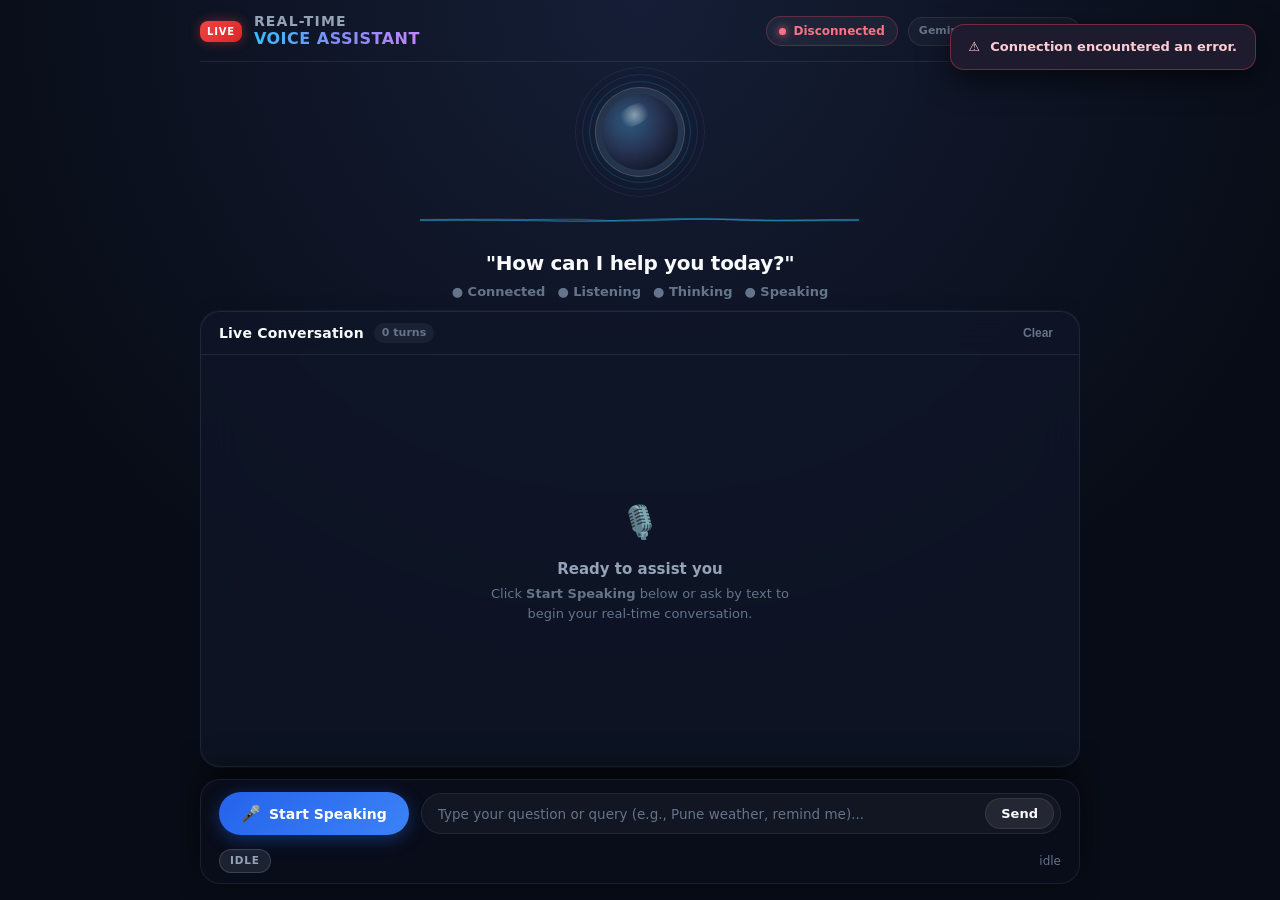
==== commit c2681acf: "Fix Vercel voice assistant startup and WebSocket connection" ====
--- a/index.html
+++ b/index.html
@@ -24,7 +24,7 @@
       <div class="top-meta">
         <div id="connectionStatus" class="connection-pill connecting" aria-live="polite">
           <span class="status-dot"></span>
-          <span id="connectionText">Starting server...</span>
+          <span id="connectionText">Connecting...</span>
         </div>
         <div class="model-pill">Gemini 2.5 Native Audio</div>
       </div>
@@ -52,7 +52,7 @@
         </div>
 
         <!-- Central Greeting / Dynamic Prompt -->
-        <h3 id="heroPrompt" class="hero-prompt">"Waking up assistant..."</h3>
+        <h3 id="heroPrompt" class="hero-prompt">"Connecting to assistant..."</h3>
 
         <!-- Status Lifecycle Tracker -->
         <div class="status-tracker" role="status">
@@ -95,10 +95,10 @@
     <footer class="bottom-control-bar">
       <div class="controls-wrapper">
         <!-- Voice Input Primary Action -->
-        <button id="recordButton" class="btn-voice" aria-label="Start voice streaming" type="button" disabled>
+        <button id="recordButton" class="btn-voice" aria-label="Start voice streaming" type="button">
           <span class="btn-voice-ripple" aria-hidden="true"></span>
           <span class="btn-voice-icon" aria-hidden="true">🎤</span>
-          <span id="recordButtonText" class="btn-voice-text">Starting...</span>
+          <span id="recordButtonText" class="btn-voice-text">Start Speaking</span>
         </button>
 
         <!-- Inline Text Input Group -->
@@ -109,9 +109,8 @@
             placeholder="Type your question or query (e.g., Pune weather, remind me)..." 
             aria-label="Ask assistant by typing" 
             autocomplete="off"
-            disabled
           />
-          <button id="textButton" class="btn-send" type="button" aria-label="Send message" disabled>
+          <button id="textButton" class="btn-send" type="button" aria-label="Send message">
             <span>Send</span>
           </button>
         </form>
@@ -120,7 +119,7 @@
       <!-- State & Hidden Compatibility Elements -->
       <div class="footer-meta">
         <div id="stateBadge" class="state-badge state-connecting">CONNECTING</div>
-        <span id="recordStatus" class="status-summary">Waking server...</span>
+        <span id="recordStatus" class="status-summary">Connecting...</span>
       </div>
     </footer>
 
@@ -142,77 +141,9 @@
   <!-- Client Audio & Pipeline Scripts -->
   <script src="/static/audio-streamer.js?v=3.0"></script>
   <script src="/static/audio-player.js?v=3.0"></script>
-  <script>
-    (() => {
-      const BACKEND = "https://real-time-voice-assistant-9bh1.onrender.com";
-      const MAX_WAKE_MS = 45000;
-      const RETRY_DELAY_MS = 1500;
-      const startedAt = Date.now();
-
-      const sleep = (ms) => new Promise((resolve) => setTimeout(resolve, ms));
-
-      function updateStartupUI(text) {
-        const connectionText = document.getElementById("connectionText");
-        const heroPrompt = document.getElementById("heroPrompt");
-        const recordStatus = document.getElementById("recordStatus");
-        if (connectionText) connectionText.textContent = text;
-        if (heroPrompt) heroPrompt.textContent = `"${text}"`;
-        if (recordStatus) recordStatus.textContent = text;
-      }
-
-      function enableControls() {
-        const recordButton = document.getElementById("recordButton");
-        const textInput = document.getElementById("textInput");
-        const textButton = document.getElementById("textButton");
-        if (recordButton) recordButton.disabled = false;
-        if (textInput) textInput.disabled = false;
-        if (textButton) textButton.disabled = false;
-      }
-
-      function loadApp() {
-        enableControls();
-        const script = document.createElement("script");
-        script.src = "/static/app.js?v=3.7";
-        script.defer = true;
-        document.body.appendChild(script);
-      }
-
-      async function wakeBackend() {
-        updateStartupUI("Waking server...");
-
-        while (Date.now() - startedAt < MAX_WAKE_MS) {
-          try {
-            const controller = new AbortController();
-            const timer = setTimeout(() => controller.abort(), 10000);
-            const response = await fetch(`${BACKEND}/health?t=${Date.now()}`, {
-              method: "GET",
-              mode: "cors",
-              cache: "no-store",
-              credentials: "omit",
-              signal: controller.signal,
-            });
-            clearTimeout(timer);
-
-            if (response.ok) {
-              updateStartupUI("Server ready — connecting voice...");
-              loadApp();
-              return;
-            }
-          } catch (_) {
-            // A Render free-tier cold start can time out once or twice; retry quietly.
-          }
-
-          updateStartupUI("Server is starting, almost ready...");
-          await sleep(RETRY_DELAY_MS);
-        }
-
-        // Do not permanently block the UI if Render is slow/unavailable.
-        updateStartupUI("Connecting to assistant...");
-        loadApp();
-      }
-
-      wakeBackend();
-    })();
-  </script>
+  <!-- Load app.js immediately so it registers DOMContentLoaded before the event fires.
+       The WebSocket request itself wakes the Render backend, avoiding the old
+       sequential /health wait that could add 30-45 seconds and leave the UI stuck. -->
+  <script src="/static/app.js?v=3.8"></script>
 </body>
-</html>
+</html>
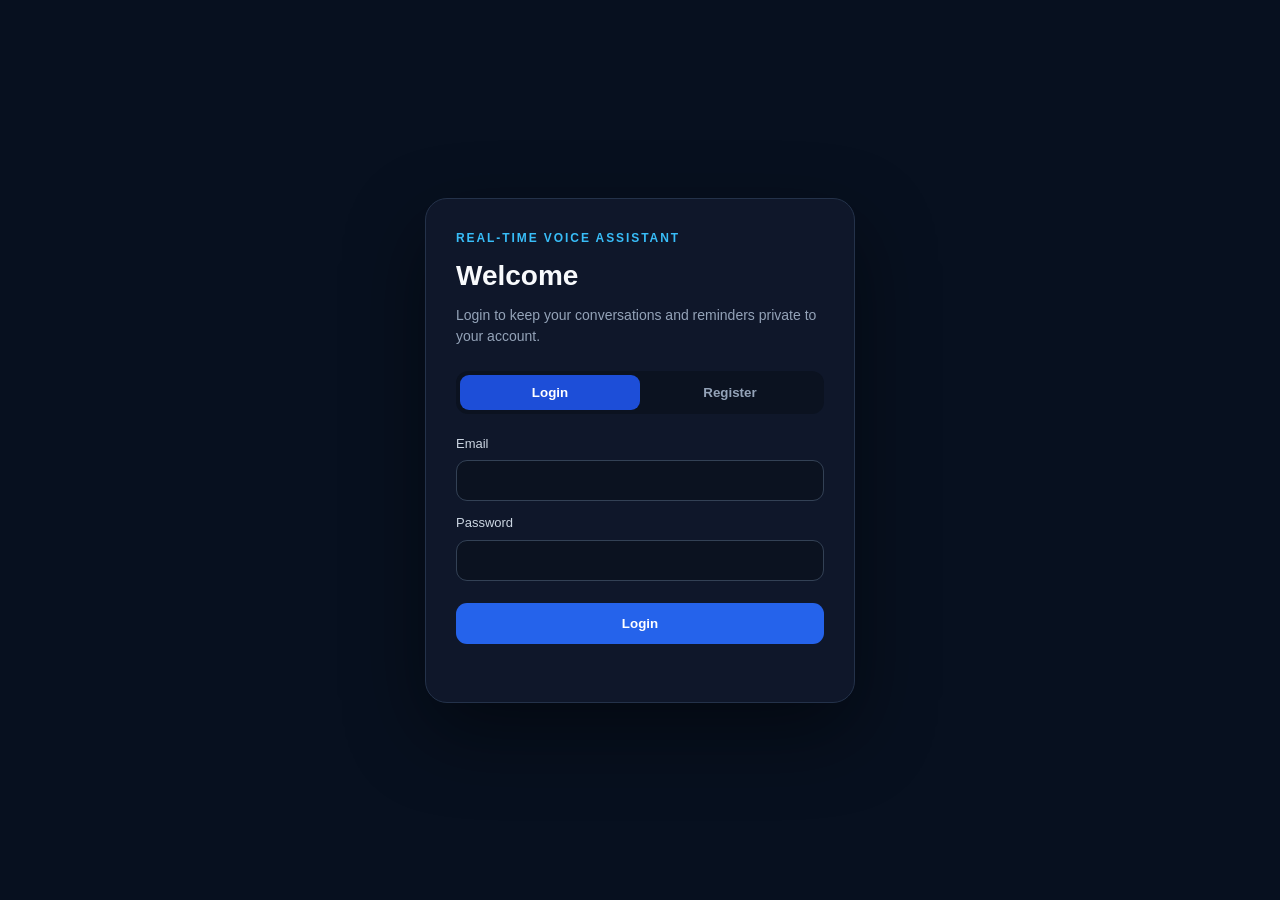
==== commit da1d2222: "Load authentication and history UI before voice client" ====
--- a/index.html
+++ b/index.html
@@ -11,139 +11,68 @@
 </head>
 <body>
   <div class="app-layout">
-    <!-- Top Navigation & Status -->
     <header class="top-nav">
       <div class="brand">
         <span class="brand-badge">LIVE</span>
-        <div class="brand-titles">
-          <h1>REAL-TIME</h1>
-          <h2>VOICE ASSISTANT</h2>
-        </div>
+        <div class="brand-titles"><h1>REAL-TIME</h1><h2>VOICE ASSISTANT</h2></div>
       </div>
-
       <div class="top-meta">
-        <div id="connectionStatus" class="connection-pill connecting" aria-live="polite">
-          <span class="status-dot"></span>
-          <span id="connectionText">Connecting...</span>
-        </div>
+        <div id="connectionStatus" class="connection-pill connecting" aria-live="polite"><span class="status-dot"></span><span id="connectionText">Connecting...</span></div>
         <div class="model-pill">Gemini 2.5 Native Audio</div>
       </div>
     </header>
 
-    <!-- Main Experience Area -->
     <main class="main-content">
-      <!-- Voice Orb Hero Stage -->
       <section class="orb-stage" aria-label="Voice Assistant Interaction Area">
         <div class="orb-wrapper">
           <div id="voiceOrb" class="voice-orb state-connecting" role="img" aria-label="Animated Voice Assistant Orb">
-            <div class="orb-ring ring-3"></div>
-            <div class="orb-ring ring-2"></div>
-            <div class="orb-ring ring-1"></div>
-            <div class="orb-core">
-              <div class="orb-glow"></div>
-              <div class="orb-specular"></div>
-            </div>
+            <div class="orb-ring ring-3"></div><div class="orb-ring ring-2"></div><div class="orb-ring ring-1"></div>
+            <div class="orb-core"><div class="orb-glow"></div><div class="orb-specular"></div></div>
           </div>
         </div>
-
-        <!-- Real-Time Audio Waveform Canvas -->
-        <div class="waveform-container">
-          <canvas id="waveformCanvas" width="480" height="64" aria-hidden="true"></canvas>
-        </div>
-
-        <!-- Central Greeting / Dynamic Prompt -->
+        <div class="waveform-container"><canvas id="waveformCanvas" width="480" height="64" aria-hidden="true"></canvas></div>
         <h3 id="heroPrompt" class="hero-prompt">"Connecting to assistant..."</h3>
-
-        <!-- Status Lifecycle Tracker -->
         <div class="status-tracker" role="status">
           <span id="statusItemConnected" class="status-item">● Connected</span>
           <span id="statusItemListening" class="status-item">● Listening</span>
           <span id="statusItemThinking" class="status-item">● Thinking</span>
           <span id="statusItemSpeaking" class="status-item">● Speaking</span>
         </div>
-
-        <!-- Live Tool Activity Banner -->
         <div id="toolActivityBanner" class="tool-activity-banner" hidden aria-live="polite">
-          <div class="tool-activity-content">
-            <span class="tool-icon" id="toolIcon">🔧</span>
-            <span id="toolActivityText" class="tool-text">Checking weather...</span>
-          </div>
+          <div class="tool-activity-content"><span class="tool-icon" id="toolIcon">🔧</span><span id="toolActivityText" class="tool-text">Checking weather...</span></div>
         </div>
       </section>
 
-      <!-- Live Conversation Panel -->
       <section class="conversation-panel card" aria-label="Conversation History">
         <div class="panel-header">
-          <div class="panel-title-group">
-            <h3>Live Conversation</h3>
-            <span id="turnCounter" class="turn-counter">0 turns</span>
-          </div>
+          <div class="panel-title-group"><h3>Live Conversation</h3><span id="turnCounter" class="turn-counter">0 turns</span></div>
           <button id="clearConversationBtn" class="btn-text-action" aria-label="Clear conversation history">Clear</button>
         </div>
-
         <div id="conversationList" class="conversation-container" role="log" aria-live="polite">
-          <div class="empty-hint" id="emptyHint">
-            <div class="empty-icon">🎙️</div>
-            <p class="empty-title">Ready to assist you</p>
-            <p class="empty-desc">Click <strong>Start Speaking</strong> below or ask by text to begin your real-time conversation.</p>
-          </div>
+          <div class="empty-hint" id="emptyHint"><div class="empty-icon">🎙️</div><p class="empty-title">Ready to assist you</p><p class="empty-desc">Click <strong>Start Speaking</strong> below or ask by text to begin your real-time conversation.</p></div>
         </div>
       </section>
     </main>
 
-    <!-- Bottom Sticky Control Bar -->
     <footer class="bottom-control-bar">
       <div class="controls-wrapper">
-        <!-- Voice Input Primary Action -->
-        <button id="recordButton" class="btn-voice" aria-label="Start voice streaming" type="button">
-          <span class="btn-voice-ripple" aria-hidden="true"></span>
-          <span class="btn-voice-icon" aria-hidden="true">🎤</span>
-          <span id="recordButtonText" class="btn-voice-text">Start Speaking</span>
-        </button>
-
-        <!-- Inline Text Input Group -->
+        <button id="recordButton" class="btn-voice" aria-label="Start voice streaming" type="button"><span class="btn-voice-ripple" aria-hidden="true"></span><span class="btn-voice-icon" aria-hidden="true">🎤</span><span id="recordButtonText" class="btn-voice-text">Start Speaking</span></button>
         <form id="textForm" class="text-input-group" onsubmit="return false;">
-          <input 
-            type="text" 
-            id="textInput" 
-            placeholder="Type your question or query (e.g., Pune weather, remind me)..." 
-            aria-label="Ask assistant by typing" 
-            autocomplete="off"
-          />
-          <button id="textButton" class="btn-send" type="button" aria-label="Send message">
-            <span>Send</span>
-          </button>
+          <input type="text" id="textInput" placeholder="Type your question or query (e.g., Pune weather, remind me)..." aria-label="Ask assistant by typing" autocomplete="off">
+          <button id="textButton" class="btn-send" type="button" aria-label="Send message"><span>Send</span></button>
         </form>
       </div>
-
-      <!-- State & Hidden Compatibility Elements -->
-      <div class="footer-meta">
-        <div id="stateBadge" class="state-badge state-connecting">CONNECTING</div>
-        <span id="recordStatus" class="status-summary">Connecting...</span>
-      </div>
+      <div class="footer-meta"><div id="stateBadge" class="state-badge state-connecting">CONNECTING</div><span id="recordStatus" class="status-summary">Connecting...</span></div>
     </footer>
 
-    <!-- Toast Notifications Container -->
     <div id="toastContainer" class="toast-container" aria-live="assertive"></div>
-
-    <!-- Hidden compatibility elements for existing hooks -->
-    <p id="error" hidden></p>
-    <div id="results" hidden>
-      <p id="transcript"></p>
-      <p id="answer"></p>
-    </div>
-    <button id="voiceButton" style="display:none"></button>
-    <audio id="recordedAudio" style="display:none"></audio>
-    <audio id="responseAudio" style="display:none"></audio>
-    <a id="downloadLink" style="display:none"></a>
+    <p id="error" hidden></p><div id="results" hidden><p id="transcript"></p><p id="answer"></p></div>
+    <button id="voiceButton" style="display:none"></button><audio id="recordedAudio" style="display:none"></audio><audio id="responseAudio" style="display:none"></audio><a id="downloadLink" style="display:none"></a>
   </div>
 
-  <!-- Client Audio & Pipeline Scripts -->
   <script src="/static/audio-streamer.js?v=3.0"></script>
   <script src="/static/audio-player.js?v=3.0"></script>
-  <!-- Load app.js immediately so it registers DOMContentLoaded before the event fires.
-       The WebSocket request itself wakes the Render backend, avoiding the old
-       sequential /health wait that could add 30-45 seconds and leave the UI stuck. -->
+  <script src="/static/auth.js?v=1.0"></script>
   <script src="/static/app.js?v=3.8"></script>
 </body>
 </html>
